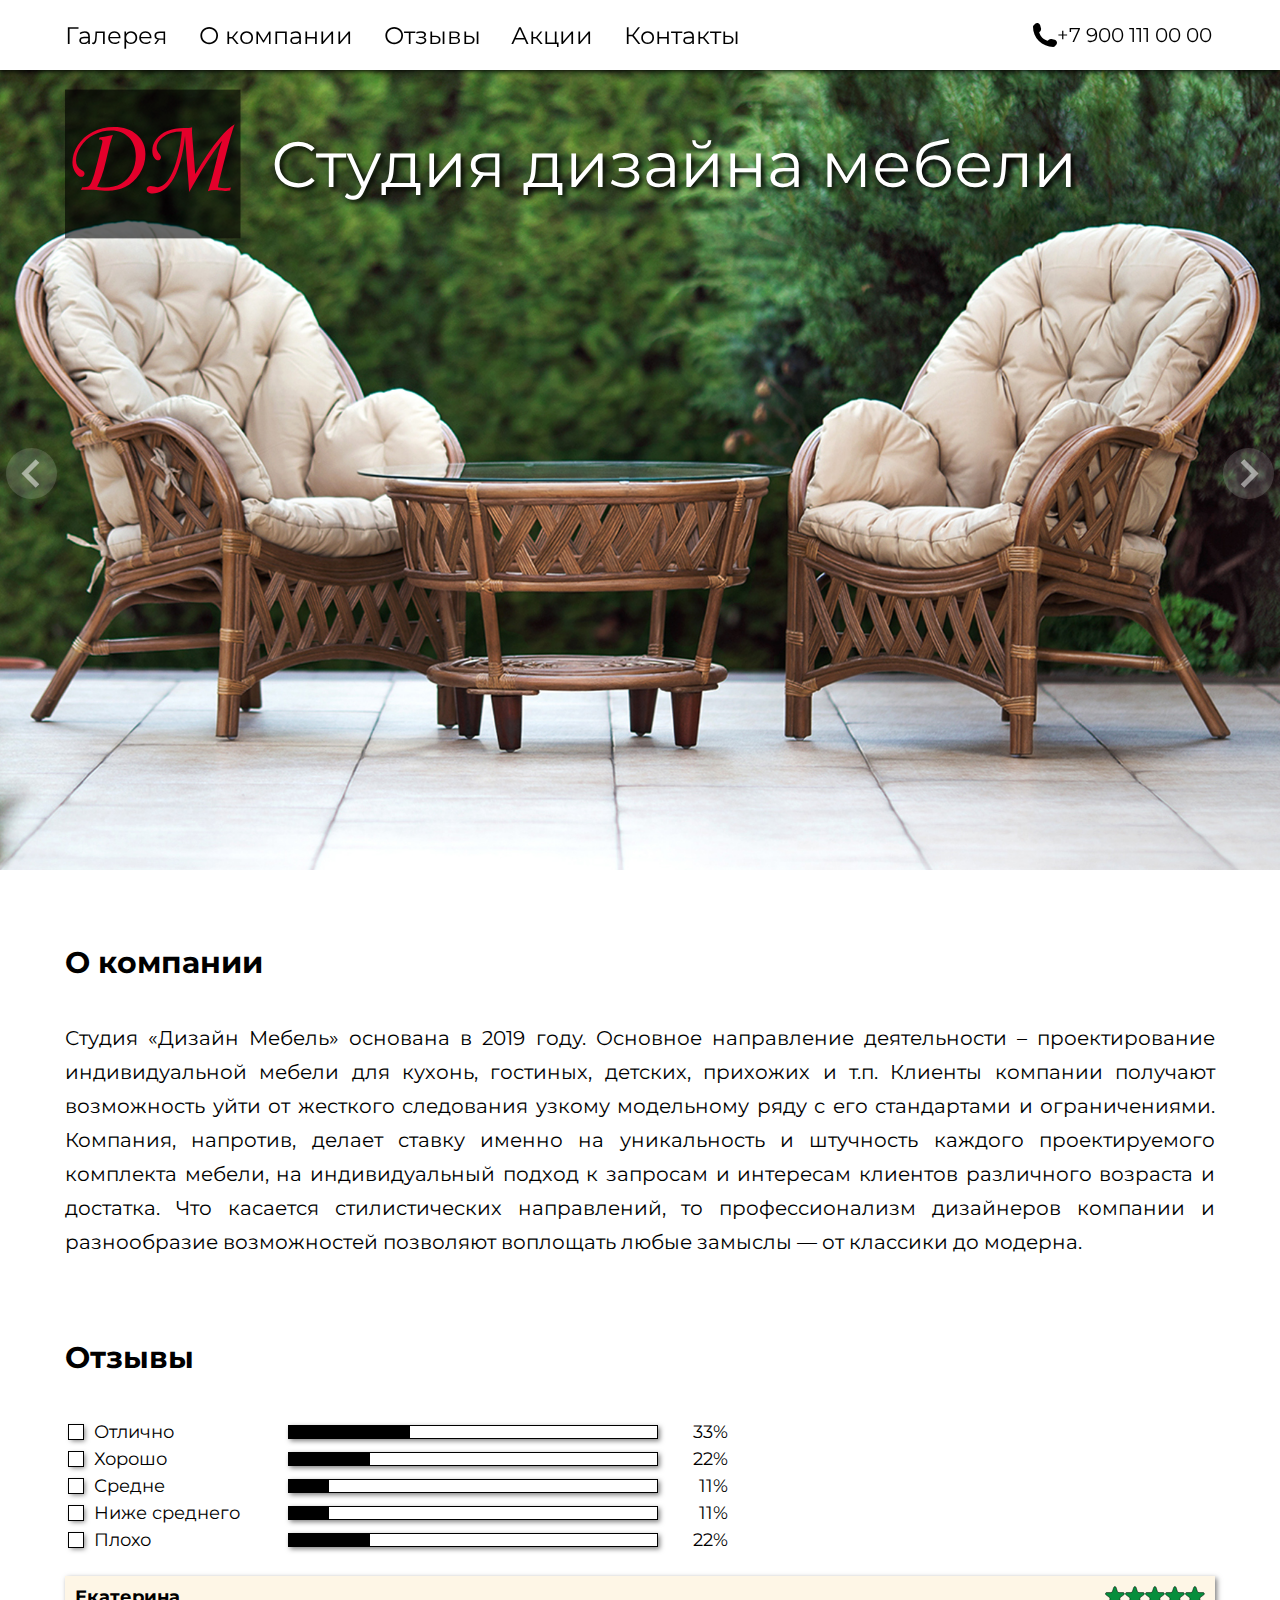
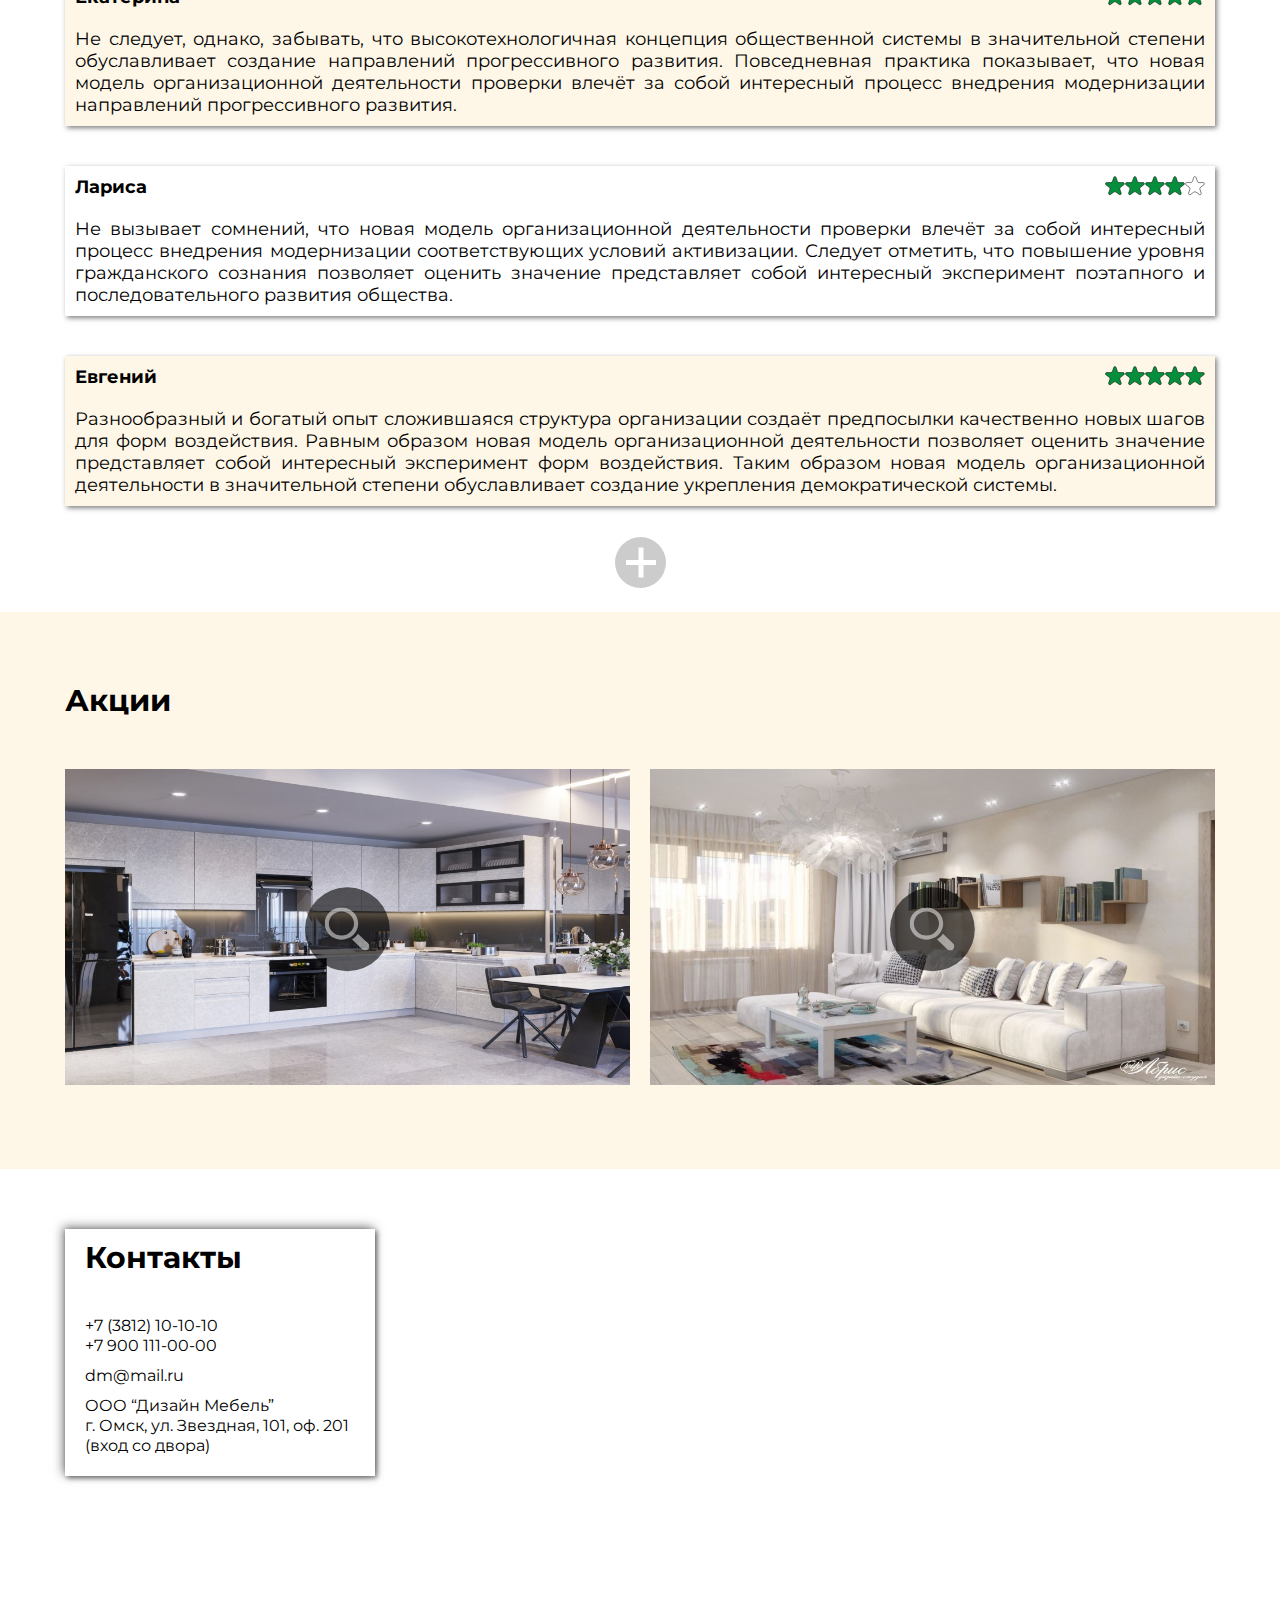
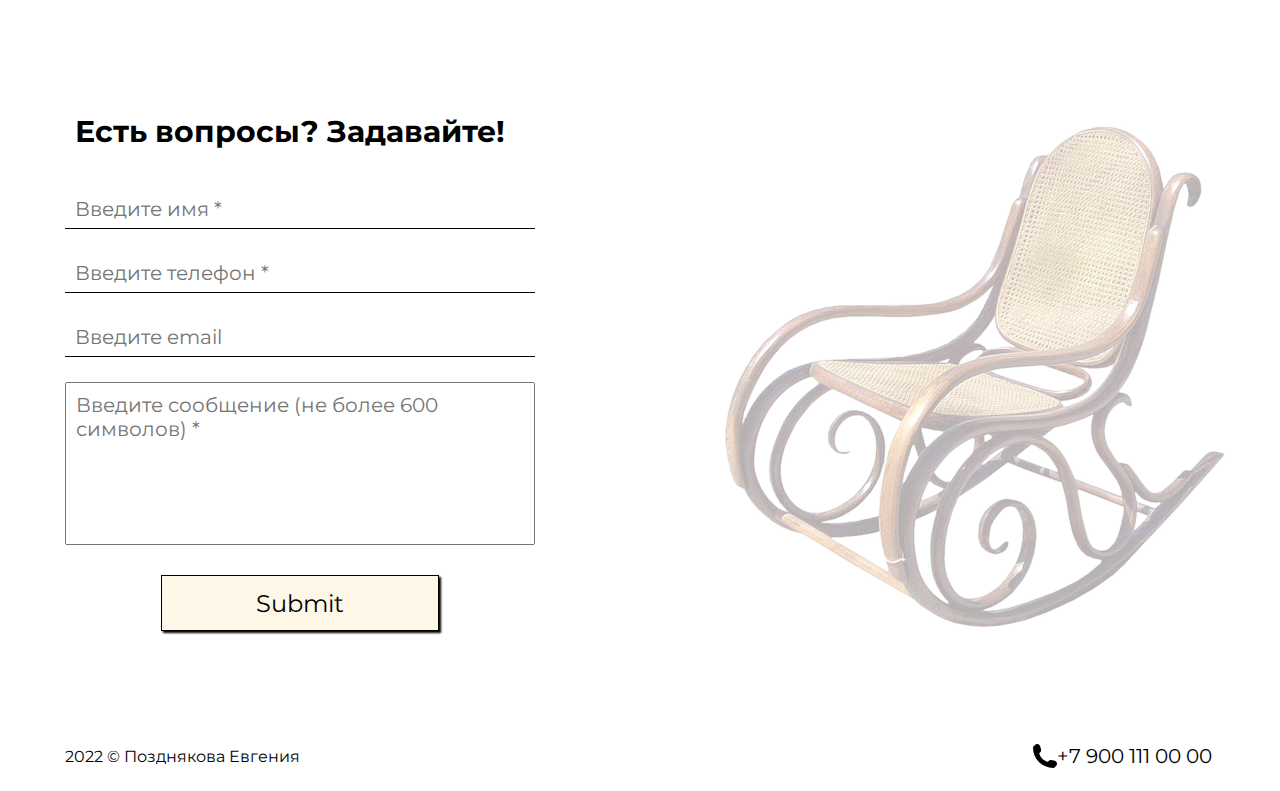
==== index.html @ 544a3752 "Add files via upload" ====
<!DOCTYPE html>
<html lang="ru">
<head>
  <meta charset="UTF-8">
  <meta http-equiv="X-UA-Compatible" content="IE=edge">
  <meta name="viewport" content="width=device-width, initial-scale=1.0">
  <link rel="stylesheet" href="css/style.css">
  <title>Дизайн мебели</title>
</head>
<body>
  <div class="wrapper">
    <div class="none"></div>    
    <div class="header-wrapper">
      <div class="header">
        <button class="burger">
          <svg version="1.1" id="Layer_1" xmlns="http://www.w3.org/2000/svg" xmlns:xlink="http://www.w3.org/1999/xlink" x="0px"
            y="0px" viewBox="0 0 50 50" enable-background="new 0 0 50 50" xml:space="preserve">
            <path fill="#000000" d="M8.667,15h30c0.552,0,1-0.447,1-1s-0.448-1-1-1h-30c-0.552,0-1,0.447-1,1S8.114,15,8.667,15z" />
            <path fill="#000000" d="M8.667,37h30c0.552,0,1-0.447,1-1s-0.448-1-1-1h-30c-0.552,0-1,0.447-1,1S8.114,37,8.667,37z" />
            <path fill="#000000" d="M8.667,26h30c0.552,0,1-0.447,1-1s-0.448-1-1-1h-30c-0.552,0-1,0.447-1,1S8.114,26,8.667,26z" />
          </svg>
        </button>
        <div class="hidden"></div>
        <div class="nav">
          <a href="index.html#slider">Галерея</a>
          <a href="index.html#about">О компании</a>
          <a href="index.html#reviews">Отзывы</a>
          <a href="index.html#promo">Акции</a>
          <a href="index.html#contacts">Контакты</a>
        </div>
        <div class="phone">
          <svg width="24" height="24" viewBox="0 0 24 24" fill="none" xmlns="http://www.w3.org/2000/svg">
            <g clip-path="url(#clip0_8_31)">
              <path d="M23.892 19.1291L23.7726 18.7692C23.4896 17.9283 22.5623 17.0512 21.7103 16.8202L18.5573 15.9588C17.7022 15.7262 16.4825 16.039 15.8569 16.6645L14.7157 17.8057C10.5685 16.6851 7.31641 13.4329 6.19728 9.28647L7.33849 8.14526C7.9641 7.51965 8.27685 6.30153 8.04422 5.44647L7.18443 2.29182C6.9518 1.43832 6.07315 0.510971 5.23382 0.231163L4.87389 0.110146C4.03296 -0.169662 2.83366 0.113314 2.2081 0.738871L0.501086 2.44744C0.19613 2.75079 0.00122486 3.61843 0.00122486 3.6216C-0.0584788 9.04121 2.06661 14.2628 5.90022 18.0964C9.72443 21.9206 14.9264 24.0426 20.3303 23.997C20.3585 23.997 21.2513 23.8052 21.5563 23.5019L23.2633 21.7948C23.8888 21.1693 24.1718 19.9701 23.892 19.1291Z" fill="black" />
            </g>
            <defs>
              <clipPath id="clip0_8_31">
                <rect width="24" height="24" fill="white" />
              </clipPath>
            </defs>
          </svg>
          <span>+7 900 111 00 00</span>
        </div>
      </div>
    </div>
    <div class="slider" id="slider">
      <button class="left" onclick="slideToLeft()"><img src="icons/left.svg" alt="left"></button>
      <div>
        <svg width="210" height="178" viewBox="0 0 210 178" fill="none" xmlns="http://www.w3.org/2000/svg">
          <rect width="210" height="178" fill="black" fill-opacity="0.6" />
          <path d="M40.625 59.875L41.25 57.1875C45.7917 56.8125 51.1458 55.8958 57.3125 54.4375C55.5208 59.0625 53.9375 64.3125 52.5625 70.1875L48.4375 87.625C45.4792 100.208 42.1458 109.708 38.4375 116.125C42.0208 116.833 45.1875 117.188 47.9375 117.188C55.2292 117.188 61.5833 115.667 67 112.625C72.4167 109.542 76.7083 105.062 79.875 99.1875C83.0833 93.3125 84.6875 86.8333 84.6875 79.75C84.6875 70.4583 81.9792 63 76.5625 57.375C71.1458 51.7083 64.0625 48.875 55.3125 48.875C47.9375 48.875 40.9792 50.625 34.4375 54.125C27.8958 57.625 22.7083 62.2708 18.875 68.0625C15.0833 73.8125 13.1875 79.4167 13.1875 84.875C13.1875 90.2083 15.5208 94.125 20.1875 96.625C21.5208 97.375 22.375 98.0208 22.75 98.5625C23.1667 99.1042 23.375 99.7708 23.375 100.562C23.375 101.562 22.9792 102.458 22.1875 103.25C21.4375 104 20.5625 104.375 19.5625 104.375C17.3542 104.375 15.2083 102.917 13.125 100C10.2917 95.9167 8.875 91.7292 8.875 87.4375C8.875 80.2708 11 73.3542 15.25 66.6875C19.5417 59.9792 25.5 54.6458 33.125 50.6875C40.75 46.7292 49.2292 44.75 58.5625 44.75C70.0625 44.75 79.2083 47.8333 86 54C92.8333 60.125 96.25 67.8333 96.25 77.125C96.25 85.75 93.875 93.6875 89.125 100.938C84.375 108.146 78.625 113.292 71.875 116.375C65.1667 119.417 58.4583 120.938 51.75 120.938C49.5833 120.938 45.8333 120.729 40.5 120.312C36 119.979 31.7292 119.812 27.6875 119.812C25.8125 119.812 22.9583 119.875 19.125 120L20.5625 116.938C24.3958 116.729 26.7708 116.396 27.6875 115.938C28.6458 115.479 29.4583 114.708 30.125 113.625C31.3333 111.708 32.9792 107.542 35.0625 101.125L39.375 84.8125L44.375 64.4375C44.625 63.4375 44.75 62.5833 44.75 61.875C44.75 61.2083 44.5417 60.6875 44.125 60.3125C43.7083 59.8958 43.125 59.6875 42.375 59.6875C42.0833 59.6875 41.5 59.75 40.625 59.875ZM148.625 122.625L143.625 55.375C142.542 66.7083 140.542 77.2917 137.625 87.125C134.708 96.9167 131.396 104.5 127.688 109.875C123.979 115.208 120.188 118.958 116.312 121.125C112.438 123.292 108.604 124.375 104.812 124.375C102.521 124.375 100.75 123.896 99.5 122.938C98.2917 122.021 97.6875 120.896 97.6875 119.562C97.6875 118.438 98.125 117.458 99 116.625C99.9167 115.792 101.062 115.375 102.438 115.375C103.438 115.375 104.875 115.604 106.75 116.062C108.458 116.521 109.875 116.75 111 116.75C112.958 116.75 115 116.021 117.125 114.562C120.333 112.396 123.5 108.521 126.625 102.938C129.792 97.3125 132.604 89.5 135.062 79.5C137.562 69.4583 139.125 59.6667 139.75 50.125C130.292 50.125 122.604 52.4792 116.688 57.1875C111.979 60.9375 109.625 65.125 109.625 69.75C109.625 71.7917 110.75 74.25 113 77.125C114.208 78.6667 114.812 79.9167 114.812 80.875C114.812 81.9583 114.458 82.8542 113.75 83.5625C113.083 84.2708 112.271 84.625 111.312 84.625C109.688 84.625 108.25 83.7083 107 81.875C105.292 79.4167 104.438 76.5 104.438 73.125C104.438 68.375 106.021 63.8333 109.188 59.5C112.396 55.125 116.812 51.8125 122.438 49.5625C128.104 47.2708 134.729 46.1042 142.312 46.0625C146.396 46.0625 149.667 45.6875 152.125 44.9375C152 48.6875 151.938 50.7083 151.938 51C151.938 51.375 152 52.2292 152.125 53.5625L155.812 101.062C165.854 83.5208 175.667 69.0833 185.25 57.75C192.042 49.7083 197.958 44.2708 203 41.4375C200.125 49.3542 197.042 59.7917 193.75 72.75L186.125 102.75C185.708 104.417 185.146 106.854 184.438 110.062L182.938 116.75C186.104 117.5 189 117.875 191.625 117.875C193.75 117.875 196.021 117.625 198.438 117.125L197.625 120.75C195.5 121.125 193.854 121.312 192.688 121.312C190.979 121.312 188.521 121.125 185.312 120.75C182.688 120.417 180.354 120.25 178.312 120.25C176.146 120.25 173.688 120.667 170.938 121.5C173.229 115.5 175.625 107.438 178.125 97.3125L182.938 78.1875C184.979 69.9375 186.75 64.2708 188.25 61.1875C184.917 64.9792 179.771 71.9375 172.812 82.0625C167.229 90.2292 160.979 100.562 154.062 113.062L148.625 122.625Z" fill="#E4002B" />
        </svg>
        <h1>Студия дизайна мебели</h1>
      </div>
      <button class="right" onclick="slideToRight()"><img src="icons/right.svg" alt="right"></button>
      <img src="img/fon1.jpg" alt="slider">
    </div>
    <div class="about">
      <h2 id="about">О компании</h2>
      <p>Студия «Дизайн Мебель» основана в 2019 году. Основное направление деятельности – проектирование индивидуальной мебели для кухонь, гостиных, детских, прихожих и т.п. Клиенты компании получают возможность уйти от жесткого следования узкому модельному ряду с его стандартами и ограничениями. Компания, напротив, делает ставку именно на уникальность и штучность каждого проектируемого комплекта мебели, на индивидуальный подход к запросам и интересам клиентов различного возраста и достатка. Что касается стилистических направлений, то профессионализм дизайнеров компании и разнообразие возможностей позволяют воплощать любые замыслы — от классики до модерна.</p>
    </div>
    <div class="reviews">
      <h2 id="reviews">Отзывы</h2>
      <div class="voting">
        <div class="mark">
          <label><input type="checkbox" value="5">Отлично</label>
          <div class="diagram">
            <div></div>
          </div>
          <div class="percent">70%</div>
        </div>
        <div class="mark">
          <label><input type="checkbox" value="4">Хорошо</label>
          <div class="diagram">
            <div></div>
          </div>
          <div class="percent">6%</div>
        </div>
        <div class="mark">
          <label><input type="checkbox" value="3">Средне</label>
          <div class="diagram">
            <div></div>
          </div>
          <div class="percent">2%</div>
        </div>
        <div class="mark">
          <label><input type="checkbox" value="2">Ниже среднего</label>
          <div class="diagram">
            <div></div>
          </div>
          <div class="percent">2%</div>
        </div>
        <div class="mark">
          <label><input type="checkbox" value="1">Плохо</label>
          <div class="diagram">
            <div></div>
          </div>
          <div class="percent">20%</div>
        </div>
        <div class="adding popup">
          <form onsubmit="return setReview(event)">
            <div class="rating">
              <input id="star-5" type="radio" value="5" name="rating">
              <label for="star-5">
                <svg width='40' height='40' viewBox='0 0 40 40' fill='none' xmlns='http://www.w3.org/2000/svg'>
                  <path d='M17.4051 2.93566C18.1535 0.632385 21.412 0.632385 22.1604 2.93566L24.6955 10.7381C25.1641 12.1802 26.5079 13.1565 28.0242 13.1565H36.2282C38.65 13.1565 39.6569 16.2556 37.6977 17.6791L31.0605 22.5013C29.8338 23.3925 29.3205 24.9723 29.7891 26.4144L32.3242 34.2168C33.0726 36.5201 30.4364 38.4354 28.4771 37.0119L21.84 32.1897C20.6133 31.2985 18.9522 31.2985 17.7255 32.1897L11.0883 37.0119C9.12903 38.4354 6.49283 36.5201 7.24121 34.2168L9.77638 26.4144C10.2449 24.9723 9.73163 23.3925 8.50493 22.5013L1.86778 17.6791C-0.091507 16.2556 0.915432 13.1565 3.33724 13.1565H11.5412C13.0575 13.1565 14.4013 12.1802 14.8699 10.7381L17.4051 2.93566Z' stroke='black' />
                </svg>
              </label>
              <input id="star-4" type="radio" value="4" name="rating">
              <label for="star-4">
                <svg width='40' height='40' viewBox='0 0 40 40' fill='none' xmlns='http://www.w3.org/2000/svg'>
                  <path d='M17.4051 2.93566C18.1535 0.632385 21.412 0.632385 22.1604 2.93566L24.6955 10.7381C25.1641 12.1802 26.5079 13.1565 28.0242 13.1565H36.2282C38.65 13.1565 39.6569 16.2556 37.6977 17.6791L31.0605 22.5013C29.8338 23.3925 29.3205 24.9723 29.7891 26.4144L32.3242 34.2168C33.0726 36.5201 30.4364 38.4354 28.4771 37.0119L21.84 32.1897C20.6133 31.2985 18.9522 31.2985 17.7255 32.1897L11.0883 37.0119C9.12903 38.4354 6.49283 36.5201 7.24121 34.2168L9.77638 26.4144C10.2449 24.9723 9.73163 23.3925 8.50493 22.5013L1.86778 17.6791C-0.091507 16.2556 0.915432 13.1565 3.33724 13.1565H11.5412C13.0575 13.1565 14.4013 12.1802 14.8699 10.7381L17.4051 2.93566Z' stroke='black' />
                </svg>
              </label>
              <input id="star-3" type="radio" value="3" name="rating">
              <label for="star-3">
                <svg width='40' height='40' viewBox='0 0 40 40' fill='none' xmlns='http://www.w3.org/2000/svg'>
                  <path d='M17.4051 2.93566C18.1535 0.632385 21.412 0.632385 22.1604 2.93566L24.6955 10.7381C25.1641 12.1802 26.5079 13.1565 28.0242 13.1565H36.2282C38.65 13.1565 39.6569 16.2556 37.6977 17.6791L31.0605 22.5013C29.8338 23.3925 29.3205 24.9723 29.7891 26.4144L32.3242 34.2168C33.0726 36.5201 30.4364 38.4354 28.4771 37.0119L21.84 32.1897C20.6133 31.2985 18.9522 31.2985 17.7255 32.1897L11.0883 37.0119C9.12903 38.4354 6.49283 36.5201 7.24121 34.2168L9.77638 26.4144C10.2449 24.9723 9.73163 23.3925 8.50493 22.5013L1.86778 17.6791C-0.091507 16.2556 0.915432 13.1565 3.33724 13.1565H11.5412C13.0575 13.1565 14.4013 12.1802 14.8699 10.7381L17.4051 2.93566Z' stroke='black' />
                </svg>
              </label>
              <input id="star-2" type="radio" value="2" name="rating">
              <label for="star-2">
                <svg width='40' height='40' viewBox='0 0 40 40' fill='none' xmlns='http://www.w3.org/2000/svg'>
                  <path d='M17.4051 2.93566C18.1535 0.632385 21.412 0.632385 22.1604 2.93566L24.6955 10.7381C25.1641 12.1802 26.5079 13.1565 28.0242 13.1565H36.2282C38.65 13.1565 39.6569 16.2556 37.6977 17.6791L31.0605 22.5013C29.8338 23.3925 29.3205 24.9723 29.7891 26.4144L32.3242 34.2168C33.0726 36.5201 30.4364 38.4354 28.4771 37.0119L21.84 32.1897C20.6133 31.2985 18.9522 31.2985 17.7255 32.1897L11.0883 37.0119C9.12903 38.4354 6.49283 36.5201 7.24121 34.2168L9.77638 26.4144C10.2449 24.9723 9.73163 23.3925 8.50493 22.5013L1.86778 17.6791C-0.091507 16.2556 0.915432 13.1565 3.33724 13.1565H11.5412C13.0575 13.1565 14.4013 12.1802 14.8699 10.7381L17.4051 2.93566Z' stroke='black' />
                </svg>
              </label>
              <input id="star-1" type="radio" value="1" name="rating">
              <label for="star-1">
                <svg width='40' height='40' viewBox='0 0 40 40' fill='none' xmlns='http://www.w3.org/2000/svg'>
                  <path d='M17.4051 2.93566C18.1535 0.632385 21.412 0.632385 22.1604 2.93566L24.6955 10.7381C25.1641 12.1802 26.5079 13.1565 28.0242 13.1565H36.2282C38.65 13.1565 39.6569 16.2556 37.6977 17.6791L31.0605 22.5013C29.8338 23.3925 29.3205 24.9723 29.7891 26.4144L32.3242 34.2168C33.0726 36.5201 30.4364 38.4354 28.4771 37.0119L21.84 32.1897C20.6133 31.2985 18.9522 31.2985 17.7255 32.1897L11.0883 37.0119C9.12903 38.4354 6.49283 36.5201 7.24121 34.2168L9.77638 26.4144C10.2449 24.9723 9.73163 23.3925 8.50493 22.5013L1.86778 17.6791C-0.091507 16.2556 0.915432 13.1565 3.33724 13.1565H11.5412C13.0575 13.1565 14.4013 12.1802 14.8699 10.7381L17.4051 2.93566Z' stroke='black' />
                </svg>
              </label>
            </div>
            <input type="text" maxlength="32" placeholder="Имя *" required>
            <input type="tel" minlength="18" placeholder="Телефон заказчика *" required>
            <textarea maxlength="600" placeholder="Сообщение (не более 600 символов)"></textarea>
            <input type="submit" value="Отправить">
          </form>
        </div>
        <div class="confirmation popup">
          <form>
            <h3>Введите код из СМС</h3>
            <div class="code">
              <input type="text" maxlength="1">
              <input type="text" maxlength="1">
              <input type="text" maxlength="1">
              <input type="text" maxlength="1">
            </div>
            <a href="#" onclick="return false">Отправить код повторно</a>
          </form>
        </div>
      </div>
    </div>
    <div class="promo">
      <div>
        <h2 id="promo">Акции</h2>
        <div>
          <figure>
            <img src="img/promo1.jpg" alt="promo">
            <svg class="active" width="90" height="90" viewBox="0 0 90 90" fill="none" xmlns="http://www.w3.org/2000/svg">
              <ellipse cx="45" cy="45.2465" rx="45" ry="44.6066" fill="black" fill-opacity="0.6" />
              <g clip-path="url(#clip0_15_6)">
                <path d="M56.5202 39.18C56.5202 29.7208 48.5414 22.051 38.7003 22.051C28.8595 22.051 20.8803 29.7208 20.8803 39.18C20.8803 48.6392 28.8595 56.3086 38.7003 56.3086C48.5414 56.3086 56.5202 48.6392 56.5202 39.18ZM38.7003 52.0262C31.3304 52.0262 25.3354 46.2642 25.3354 39.1801C25.3354 32.096 31.3304 26.3335 38.7003 26.3335C46.0701 26.3335 52.0655 32.096 52.0655 39.1801C52.0655 46.2642 46.0701 52.0262 38.7003 52.0262Z" fill="white" fill-opacity="0.5" />
                <path d="M67.0943 60.4188L56.1926 49.939C54.5682 52.3673 52.4185 54.4326 49.8922 55.994L60.7949 66.4739C62.5354 68.1466 65.3574 68.1466 67.0943 66.4739C68.8349 64.804 68.8349 62.0914 67.0943 60.4188Z" fill="white" fill-opacity="0.5" />
              </g>
              <defs>
                <clipPath id="clip0_15_6">
                  <rect x="20.88" y="22.051" width="47.52" height="45.6772" fill="white" />
                </clipPath>
              </defs>
            </svg>
            <div>
              <h4>Скидка 10% на дизайн кухни</h4>
              <p>Не вызывает сомнений, что высокотехнологичная концепция общественной системы играет важную роль в формировании существующий финансовых и административных условий.</p>
            </div>
          </figure>          
          <figure>
            <img src="img/promo2.jpg" alt="promo">
            <svg class="active" width="90" height="90" viewBox="0 0 90 90" fill="none" xmlns="http://www.w3.org/2000/svg">
              <ellipse cx="45" cy="45.2465" rx="45" ry="44.6066" fill="black" fill-opacity="0.6" />
              <g clip-path="url(#clip0_15_6)">
                <path d="M56.5202 39.18C56.5202 29.7208 48.5414 22.051 38.7003 22.051C28.8595 22.051 20.8803 29.7208 20.8803 39.18C20.8803 48.6392 28.8595 56.3086 38.7003 56.3086C48.5414 56.3086 56.5202 48.6392 56.5202 39.18ZM38.7003 52.0262C31.3304 52.0262 25.3354 46.2642 25.3354 39.1801C25.3354 32.096 31.3304 26.3335 38.7003 26.3335C46.0701 26.3335 52.0655 32.096 52.0655 39.1801C52.0655 46.2642 46.0701 52.0262 38.7003 52.0262Z" fill="white" fill-opacity="0.5" />
                <path d="M67.0943 60.4188L56.1926 49.939C54.5682 52.3673 52.4185 54.4326 49.8922 55.994L60.7949 66.4739C62.5354 68.1466 65.3574 68.1466 67.0943 66.4739C68.8349 64.804 68.8349 62.0914 67.0943 60.4188Z" fill="white" fill-opacity="0.5" />
              </g>
              <defs>
                <clipPath id="clip0_15_6">
                  <rect x="20.88" y="22.051" width="47.52" height="45.6772" fill="white" />
                </clipPath>
              </defs>
            </svg>
            <div>
              <h4>Скидка 20% на дизайн мягкой мебели</h4>
              <p>Задача организации, в особенности же дальнейшее развитие различных форм деятельности требует определения и уточнения системы обучения кадров, соответствующей насущным потребностям.</p>
            </div>
          </figure>
        </div>
      </div>
    </div>
    <div class="contacts">
      <div class="map">
        <div>
          <div>
            <h2 id="contacts">Контакты</h2>
            <p>+7 (3812) 10-10-10<br>+7 900 111-00-00</p>          
            <p>dm@mail.ru</p>          
            <p>ООО “Дизайн Мебель”<br>г. Омск, ул. Звездная, 101, оф. 201<br>(вход со двора)</p>
          </div>
        </div>
        <iframe src="https://yandex.ru/map-widget/v1/?um=constructor%3A5eb2cdbb77a4406f9487719da62471975531500f0127eb7bc74fc4a669bc9ab9&amp;source=constructor" width="100%" height="460" frameborder="0"></iframe>
      </div>
      <div class="feedback">
        <img src="img/feedback.png" alt="fon">
          <form>
            <h2>Есть вопросы? Задавайте!</h2>
            <input type="text" placeholder="Введите имя *" required>
            <input type="tel" minlength="18" placeholder="Введите телефон *" required>
            <input type="email" placeholder="Введите email">
            <textarea maxlength="600" placeholder="Введите сообщение (не более 600 символов) *" required></textarea>
            <input type="submit">
          </form>
      </div>
    </div>
    <div class="footer">
      2022 © Позднякова Евгения
      <div class="phone">
        <svg width="24" height="24" viewBox="0 0 24 24" fill="none" xmlns="http://www.w3.org/2000/svg">
          <g clip-path="url(#clip0_8_31)">
            <path d="M23.892 19.1291L23.7726 18.7692C23.4896 17.9283 22.5623 17.0512 21.7103 16.8202L18.5573 15.9588C17.7022 15.7262 16.4825 16.039 15.8569 16.6645L14.7157 17.8057C10.5685 16.6851 7.31641 13.4329 6.19728 9.28647L7.33849 8.14526C7.9641 7.51965 8.27685 6.30153 8.04422 5.44647L7.18443 2.29182C6.9518 1.43832 6.07315 0.510971 5.23382 0.231163L4.87389 0.110146C4.03296 -0.169662 2.83366 0.113314 2.2081 0.738871L0.501086 2.44744C0.19613 2.75079 0.00122486 3.61843 0.00122486 3.6216C-0.0584788 9.04121 2.06661 14.2628 5.90022 18.0964C9.72443 21.9206 14.9264 24.0426 20.3303 23.997C20.3585 23.997 21.2513 23.8052 21.5563 23.5019L23.2633 21.7948C23.8888 21.1693 24.1718 19.9701 23.892 19.1291Z" fill="black" />
          </g>
          <defs>
            <clipPath id="clip0_8_31">
              <rect width="24" height="24" fill="white" />
            </clipPath>
          </defs>
        </svg>
        <span>+7 900 111 00 00</span>
      </div>
    </div>
  </div>
  <script src="main.js" defer></script>
</body>
</html>
---- css/style.css ----
@import url('https://fonts.googleapis.com/css2?family=Montserrat:ital,wght@0,100;0,200;0,300;0,400;0,500;0,600;0,700;0,800;0,900;1,100;1,200;1,300;1,400;1,500;1,600;1,700;1,800;1,900&display=swap');

body {
  background: #f7f7f7;
  margin: 0;
}

html.lock {
  overflow-y: hidden;
  padding-right: calc(100vw - 100%);
}

* {
  box-sizing: border-box;
  font-family: 'Montserrat', sans-serif;
}

button {
  background: none;
  border: none;
  cursor: pointer;
}

.wrapper {
  width: 100%;
  max-width: 1600px;
  min-width: 355px;
  margin: 0 auto;
  background: #ffffff;
  display: flex;
  flex-direction: column;
  align-items: center;
}

.none {
  height: 70px;
}

.header, 
.slider > div, 
.about, 
.reviews, 
.promo > div,
.map > div, 
.feedback,
.footer {
  width: 100%;
  max-width: 1170px;
  margin: 0 auto;
}

.header-wrapper {
  width: 100%;
  min-width: 300px;
  position: fixed;
  top: 0;
  right: 0;
  z-index: 99;
  background: #ffffff;
  box-shadow: 0 1px 5px #000000;
}

.header {
  height: 70px;
  display: flex;
  justify-content: space-between;
  align-items: center;
}

.burger, 
.hidden {
  display: none;
}

.nav {
  width: 100%;
  max-width: 700px;
  display: flex;
  justify-content: space-between;
  font-size: 24px;
  padding: 0 10px;
}

.nav a {
  text-decoration: none;
  color: #000000;
  margin-right: 5px;
}

.nav a:hover {
  color: #E4002B;
}

.nav a:nth-child(2) {
  min-width: 154px;
}

.phone {
  display: flex;
  align-items: center;
  font-size: 20px;
  width: 182px;
  margin: 0 10px;
}

.slider {
  width: 100%;
  height: auto;
  position: relative;
}

.slider > img {
  width: 100%;
  z-index: -1;
}

.slider > div {
  height: 18%;
  position: absolute;
  left: 0;
  right: 0;
  margin: 15px auto;
  display: flex;
  align-items: center;
}

.slider svg {
  margin-left: 10px;
  margin-right: 30px;
  width: 15%;
}

h1 {
  color: #ffffff;
  font-size: 64px;
  font-weight: 400;
  text-shadow: 3px 3px 5px #000000;
}

.slider > button {
  position: absolute;
  margin-top: 10px;
  top: 50%;
}

.slider > .right {
  right: 0;
}

p {
  font-size: 20px;
  text-align: justify;
  margin: 10px;
  line-height: 1.7;
}

h2 {
  margin: 0 10px 40px;
  font-size: 30px;
}

#slider,
#about,
#reviews,
#promo,
#contacts {
  padding-top: 70px;
  margin-top: -70px;
}

.slider,
.about,
.reviews,
.promo,
.map {
  padding-top: 70px;
}

.reviews {
  display: flex;
  flex-direction: column;
  z-index: 90;
}

.voting > .mark {
  display: grid;
  grid-template-columns: 223px 400px 40px;
  font-size: 18px;
  margin: 5px 10px;
}

.voting label {
  display: grid;
  grid-template-columns: 29px 194px;
  align-items: center;
  cursor: pointer;
}

.voting .diagram {
  width: 370px;
  height: 14px;
  border: 1px solid black;
  align-self: center;
  box-shadow: 2px 2px 5px rgba(0, 0, 0, 0.5);
}

.voting .diagram div {
  height: 100%;
  background: #000000;
}

.voting .percent {
  display: grid;
  justify-content: flex-end;
  align-content: center;
}

.voting input[type="checkbox"] {
  position: relative;
  height: 14px;
  width: 14px;
  -webkit-appearance: none;
  -moz-appearance: none;
  appearance: none;
  outline: none;
  box-shadow: 2px 2px 5px rgba(0, 0, 0, 0.5);
}

.voting input[type="checkbox"]::before {
  content: "";
  position: absolute;
  top: 50%;
  left: 50%;
  width: 14px;
  height: 14px;
  transform: translate(-50%, -50%);
  background-color: none;
  border: 1px solid #000000;
}

.voting input[type="checkbox"]:checked::before {
  content: "";
  position: absolute;
  top: 50%;
  left: 50%;
  width: 14px;
  height: 14px;
  transform: translate(-50%, -50%);
  border: 1px solid #000000;
}

.voting input[type="checkbox"]:checked::after {
  content: "";
  position: absolute;
  top: 50%;
  left: 50%;
  width: 14px;
  height: 14px;
  background: url(../icons/checkbox.png) no-repeat center center;
  transform: translate(-50%, -50%);
  visibility: visible;
}

.popup {
  display: none;
  position: fixed;
  top: 0;
  right: 0;
  bottom: 0;
  left: 0;
  width: 100%;
  height: 100%;
  z-index: 999;
  background: none;
}

.adding > form {
  width: 100%;
  max-width: 696px;
  height: 80vh;
  max-height: 493px;
  border: 2px solid #000000;
  box-shadow: 3px 3px 3px #000000;
  background: #ffffff;
  display: flex;
  flex-direction: column;
  align-items: flex-start;
  padding: 30px;
  margin: auto;
  position: absolute;
  top: 0;
  right: 0;
  bottom: 0;
  left: 0;
}

.confirmation > form {
  width: 100%;
  max-width: 500px;
  height: 80vh;
  max-height: 265px;
  border: 2px solid #000000;
  box-shadow: 3px 3px 3px #000000;
  background: #ffffff;
  display: flex;
  flex-direction: column;
  align-items: center;
  margin: auto;
  position: absolute;
  top: 0;
  right: 0;
  bottom: 0;
  left: 0;
}

h3 {
  font-size: 30px;
  font-weight: normal;
  text-align: center;
}

.confirmation input {
  border: none;
  outline: none;
  border-bottom: 1px solid #000000;
  width: 64px;
  font-size: 42px;
  margin: 0 20px;
  text-align: center;
}

.confirmation a {
  color:#E4002B;
  margin: 30px auto;
}

.hide,
.show {
  color:#E4002B;
  margin: 20px auto 40px;
  font-size: 18px;
}

.add {
  margin: 10px auto 20px;
}

.rating {
  display: flex;
  flex-direction: row-reverse;
  align-self: flex-end;  
}

.rating > input {
  display: none;
}

.rating > label {
  width: 45px;
}

.rating:not(.final) {
  cursor: pointer;  
}

.rating > input:nth-child(7):checked + label > svg, 
.rating > input:nth-child(9):checked + label > svg,
.rating > input:nth-child(7):checked + label ~ label > svg, 
.rating > input:nth-child(9):checked + label ~ label > svg {
  fill: #E4002B;
}

.rating > input:nth-child(5):checked + label > svg,
.rating > input:nth-child(5):checked + label ~ label > svg {
  fill: #5f5f5f;
}

.rating > input:nth-child(1):checked + label > svg,
.rating > input:nth-child(3):checked + label > svg,
.rating > input:nth-child(1):checked + label ~ label > svg,
.rating > input:nth-child(3):checked + label ~ label > svg {
  fill: #058E3C;
}

.rating:not(.final):hover > label > svg {
  fill: none !important;
}

.rating:not(.final) > label:nth-child(8):hover > svg,
.rating:not(.final) > label:nth-child(10):hover > svg,
.rating:not(.final) > label:nth-child(8):hover ~ label > svg,
.rating:not(.final) > label:nth-child(10):hover ~ label > svg {
  fill: #E4002B !important;
}

.rating:not(.final) > label:nth-child(6):hover > svg,
.rating:not(.final) > label:nth-child(6):hover ~ label > svg {
  fill: #5f5f5f !important;
}

.rating:not(.final) > label:nth-child(2):hover > svg,
.rating:not(.final) > label:nth-child(4):hover > svg,
.rating:not(.final) > label:nth-child(2):hover ~ label > svg,
.rating:not(.final) > label:nth-child(4):hover ~ label > svg {
  fill: #058E3C !important;
}

.adding svg {
  cursor: pointer;
}

.adding input[type="text"],
.adding input[type="tel"] {
  border: none;
  border-bottom: 1px solid #000000;
  width: 100%;
  max-width: 470px;
  height: 39px;
  margin-bottom: 25px;
  padding: 10px;
  outline: none;
}

.adding input,
.adding textarea,
.adding input::placeholder,
.adding textarea::placeholder {
  font-size: 20px;
}

.adding textarea {
  width: 100%;
  max-width: 636px;
  height: 163px;
  margin-bottom: 30px;
  resize: none;
  padding: 10px;
  outline: none;
}

.adding input[type="submit"] {
  width: 278px;
  height: 56px;
  border: 1px solid #000000;
  background: #FEF6E6;
  font-size: 24px;
  align-self: center;
  cursor: pointer;
  box-shadow: 2px 2px 2px #000000;
}

.review {
  box-shadow: 2px 2px 5px rgba(0, 0, 0, 0.5);
  padding: 10px;
  margin: 20px 10px;
  font-size: 18px;
  position: relative;
}

.review .rating {
  position: absolute;
  top: 10px;
  right: 10px;
}

.review.odd {
  background: #FEF6E6;
  border: none;
}

.review .name {
  font-weight: bold;
  margin-bottom: 20px;
}

.review .text {
  text-align: justify;
}

.review .time {
  font-size: 12px;
  position: absolute;
  top: 35px;
  right: 10px;
}

.review label,
.review svg {
  width: 20px;
  height: 20px;
}

.promo {
  width: 100%;
  background: #FEF6E6;
}

.promo > div {
  margin: 0 auto;
}

.promo > div > div {
  display: flex;
  justify-content: space-between;
  margin-bottom: 70px;
}

.promo img {
  width: 100%;
  max-width: 570px;
}

.promo figure {
  margin: 0;
  position: relative;
  cursor: pointer;
  margin: 10px;
}

.promo figure svg.active {
  width: 15%;
  position: absolute;
  top: 0;
  right: 0;
  bottom: 0;
  left: 0;
  margin: auto;
}

.promo figure svg:not(.active) {
  display: none;
}

.promo figure:hover svg {
  display: none;
}

.promo figure div {
  display: none;
  padding: 15px;
}

.promo figure:hover div {
  display: block;
  position: absolute;
  top: 0;
  right: 0;
  bottom: 0;
  left: 0;
  background: #000000;
  opacity: 0.75;
  color: #ffffff;
}

.promo figure div.active {
  display: block;
  position: absolute;
  top: 0;
  right: 0;
  bottom: 0;
  left: 0;
  background: #000000;
  opacity: 0.75;
  color: #ffffff;
}

h4 {
  font-size: 18px;
  margin: 10px 0;
}

.promo p {
  font-size: 18px;
  line-height: 20px;
  margin: 0;
}

.contacts {
  width: 100%;
}

.map {
  position: relative;
  width: 100%;
  padding: 0;
}

.map > div {
  position: absolute;
  top: 0;
  right: 0;
  bottom: 0;
  left: 0;
  z-index: 9;
  margin: 50px auto;
}

.map > div > div {
  background: #ffffff;
  width: 100%;
  max-width: 310px;
  padding: 10px;
  box-shadow: 2px 2px 5px rgba(0, 0, 0, 0.5), -2px -2px 10px rgba(0, 0, 0, 0.5);
  margin: 10px;
}

.map > div > div p {
  font-size: 16px;
  line-height: 20px;
}

.feedback {
  width: 100%;
  padding: 70px 10px 20px;
  position: relative;
}

.feedback img {
  float: right;
  width: 100%;
  max-width: 500px;
  position: absolute;
  top: 0;
  right: 0;
  bottom: 0;
  margin: auto 0;
  opacity: 0.3;
}

.feedback > div {
  background: #ffffff;
  position: relative;
}

.feedback  form {
  width: 100%;
  max-width: 470px;
  display: flex;
  flex-direction: column;
  align-items: flex-start;
  padding: 10px 0 70px;
}

.feedback input:not([type="submit"]) {
  width: 100%;
  max-width: 470px;
  height: 39px;
  border: none;
  border-bottom: 1px solid #000000;
  width: 100%;
  max-width: 470px;
  height: 39px;
  margin-bottom: 25px;
  padding: 10px;
  outline: none;
}

.feedback input,
.feedback textarea,
.feedback input::placeholder,
.feedback textarea::placeholder {
  font-size: 20px;
}

.feedback textarea {
  width: 100%;
  max-width: 470px;
  height: 163px;
  margin-bottom: 30px;
  resize: none;
  padding: 10px;
  outline: none;
}

.feedback input[type="submit"] {
  width: 278px;
  height: 56px;
  border: 1px solid #000000;
  background: #FEF6E6;
  font-size: 24px;
  align-self: center;
  cursor: pointer;
  box-shadow: 2px 2px 2px #000000;
}

.footer {
  height: 70px;
  display: flex;
  justify-content: space-between;
  align-items: center;
  padding: 10px;
}

.footer .phone {
  margin: 0;
}
 
@media all and (max-width: 1030px) {
  h1{
    font-size: 42px;
  }

  .header {
    flex-direction: column-reverse;
    justify-content: space-around;
    align-items: flex-start;
  }

  .nav {
    max-width: 1030px;
  }

  .header .phone {
    align-self: flex-end;
  }
  
  .slider,
  .about,
  .reviews,
  .promo,
  .map {
    padding-top: 40px;
  }
  
  h2 {
    margin-bottom: 20px;
  }
  
  .map {
    padding: 0;
  }
  
  .map > div {
    margin: 40px auto;
  }
  
  .feedback > div {
    margin-top: -40px;
  }
}

@media all and (max-width: 800px) { 
  .promo > div > div {
    flex-direction: column;
  }

  .promo img {
    max-width: 800px;
  }

  h4 {
    font-size: 20px;
    margin-bottom: 20px;
  }

  .promo p {
    font-size: 20px;
    line-height: 30px;
  }
  
  .promo figure div {
    padding: 30px;
  }

  .feedback img {
    opacity: 0.1;
  }
}

@media all and (max-width: 675px) {
  .nav {
    font-size: 18px;
  }

  .nav a:nth-child(2) {
    min-width: 120px;
  }
  
  .slider > div > img {
    width: 25%;
  }

  h1 {
    font-size: 28px;
  }
  
  p {
    font-size: 16px;
  }
  
  h2 {
    font-size: 24px;
  }
  
  .voting > .mark {
    grid-template-columns: 170px 1fr 45px;
    font-size: 16px;
  }
  
  .voting label {
    grid-template-columns: 24px 141px;
  }

  .voting .diagram {
    width: 100%;
  }
}

@media all and (max-width: 500px) {
  .header {
    flex-direction: row;
    justify-content: space-between;
    align-items: center;
    position: relative;
  }

  .nav {
    display: none;
    flex-direction: column;
    justify-content: flex-start;
    background: #ffffff;
    position: absolute;
    top: 70px;
    left: 0;
    width: auto;
    margin: 0;
    padding: 0;
    z-index: 99;
  }

  .nav.active{
    display: flex;
  }

  .nav a {
    border-right: 1px solid #000000;
    border-bottom: 1px solid #000000;
    margin: 0;
    padding: 20px 50px 20px 10px;
    font-size: 22px;
  }

  .nav a:first-child {
    border-top: 1px solid #000000;
  }

  .burger {
    display: block;
    width: 60px;
    z-index: 99;
  }

  .hidden.active {
    display: block;
    position: fixed;
    top: 0;
    right: 0;
    bottom: 0;
    left: 0;
    z-index: 9;
  }

  .header .phone {
    align-self: center;
  }

  .slider > div {
    margin: 5px auto;
  }

  .slider > div > img {
    margin-right: 5px;
  }
  
  .confirmation input {
    margin: 0 10px;
  }
  
  h1 {
    font-size: 28px;
    margin: 0;
  }
  
  h4 {
    font-size: 16px;
    margin-bottom: 0;
  }
  
  .promo p {
    font-size: 16px;
    line-height: 18px;
  }
  
  .promo figure div {
    padding: 5px;
  }

  .footer {
    flex-direction: column-reverse;
    align-items: flex-start;
  }
}
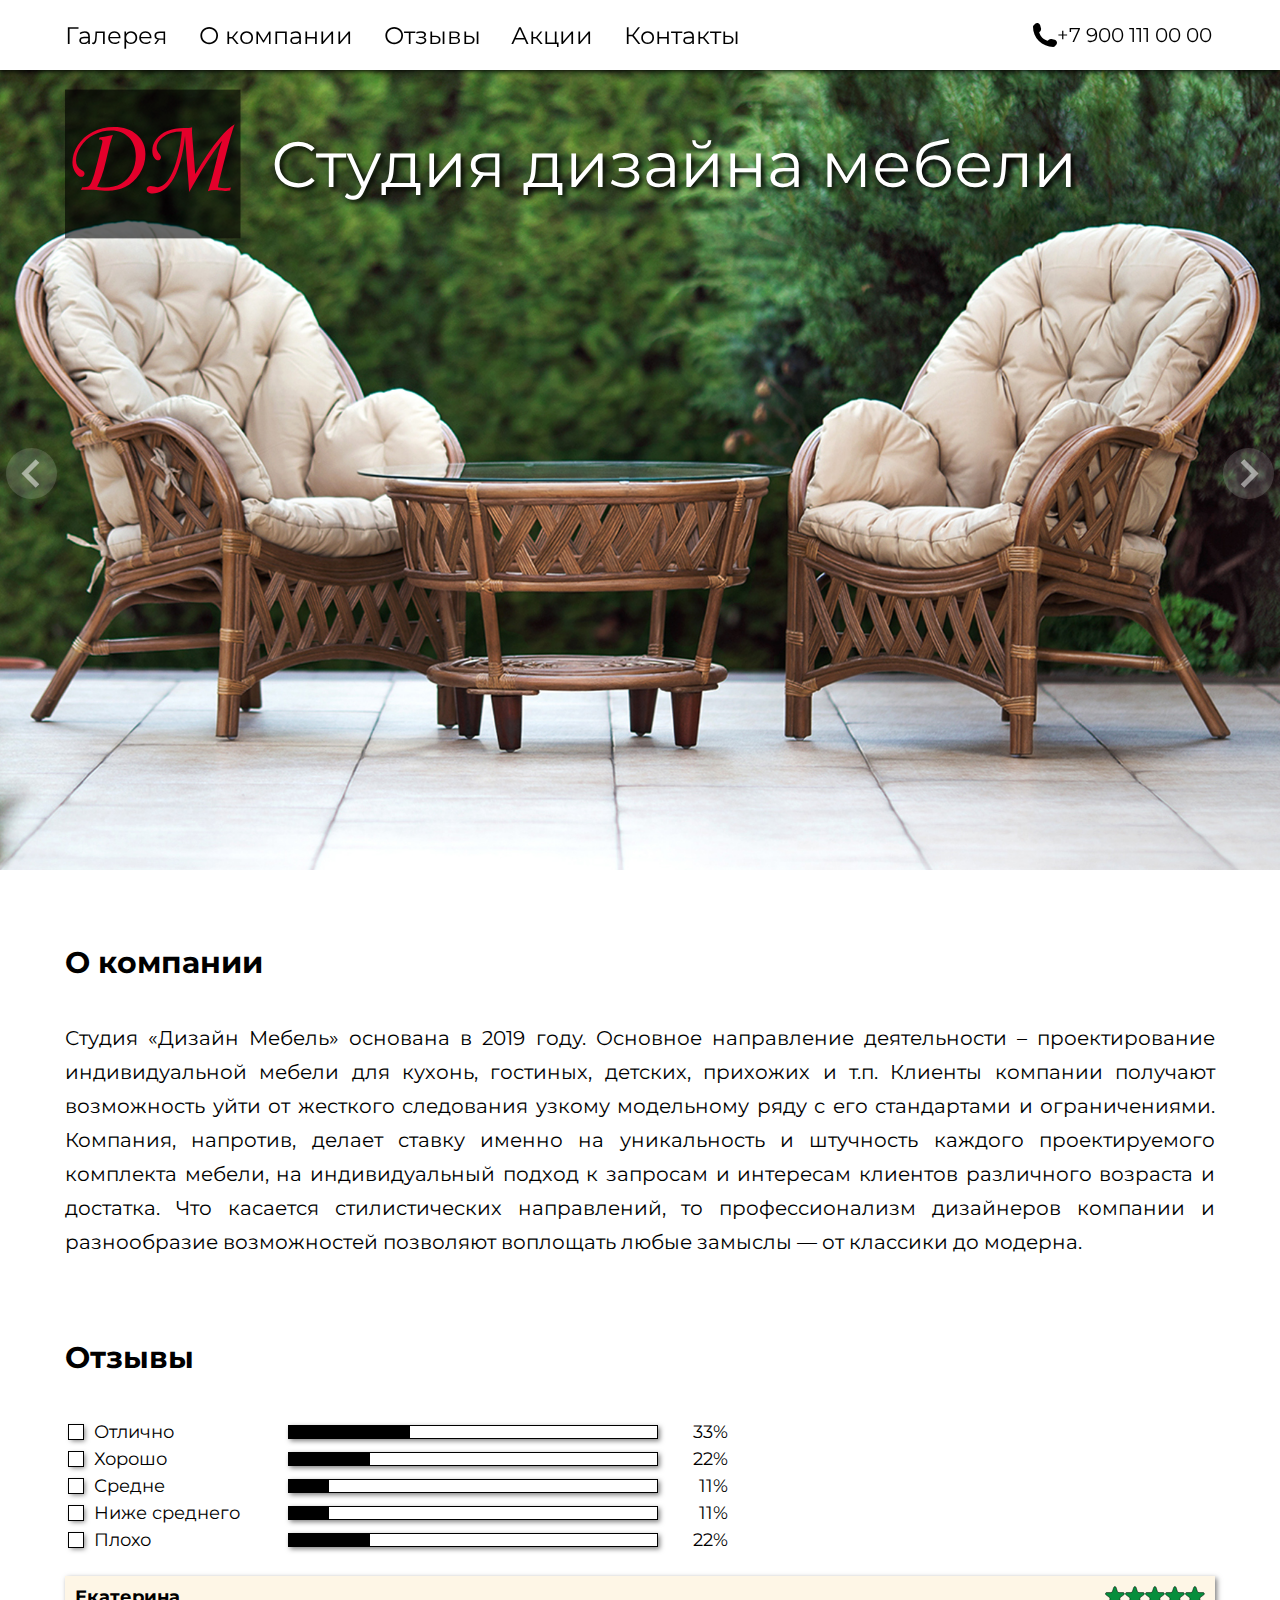
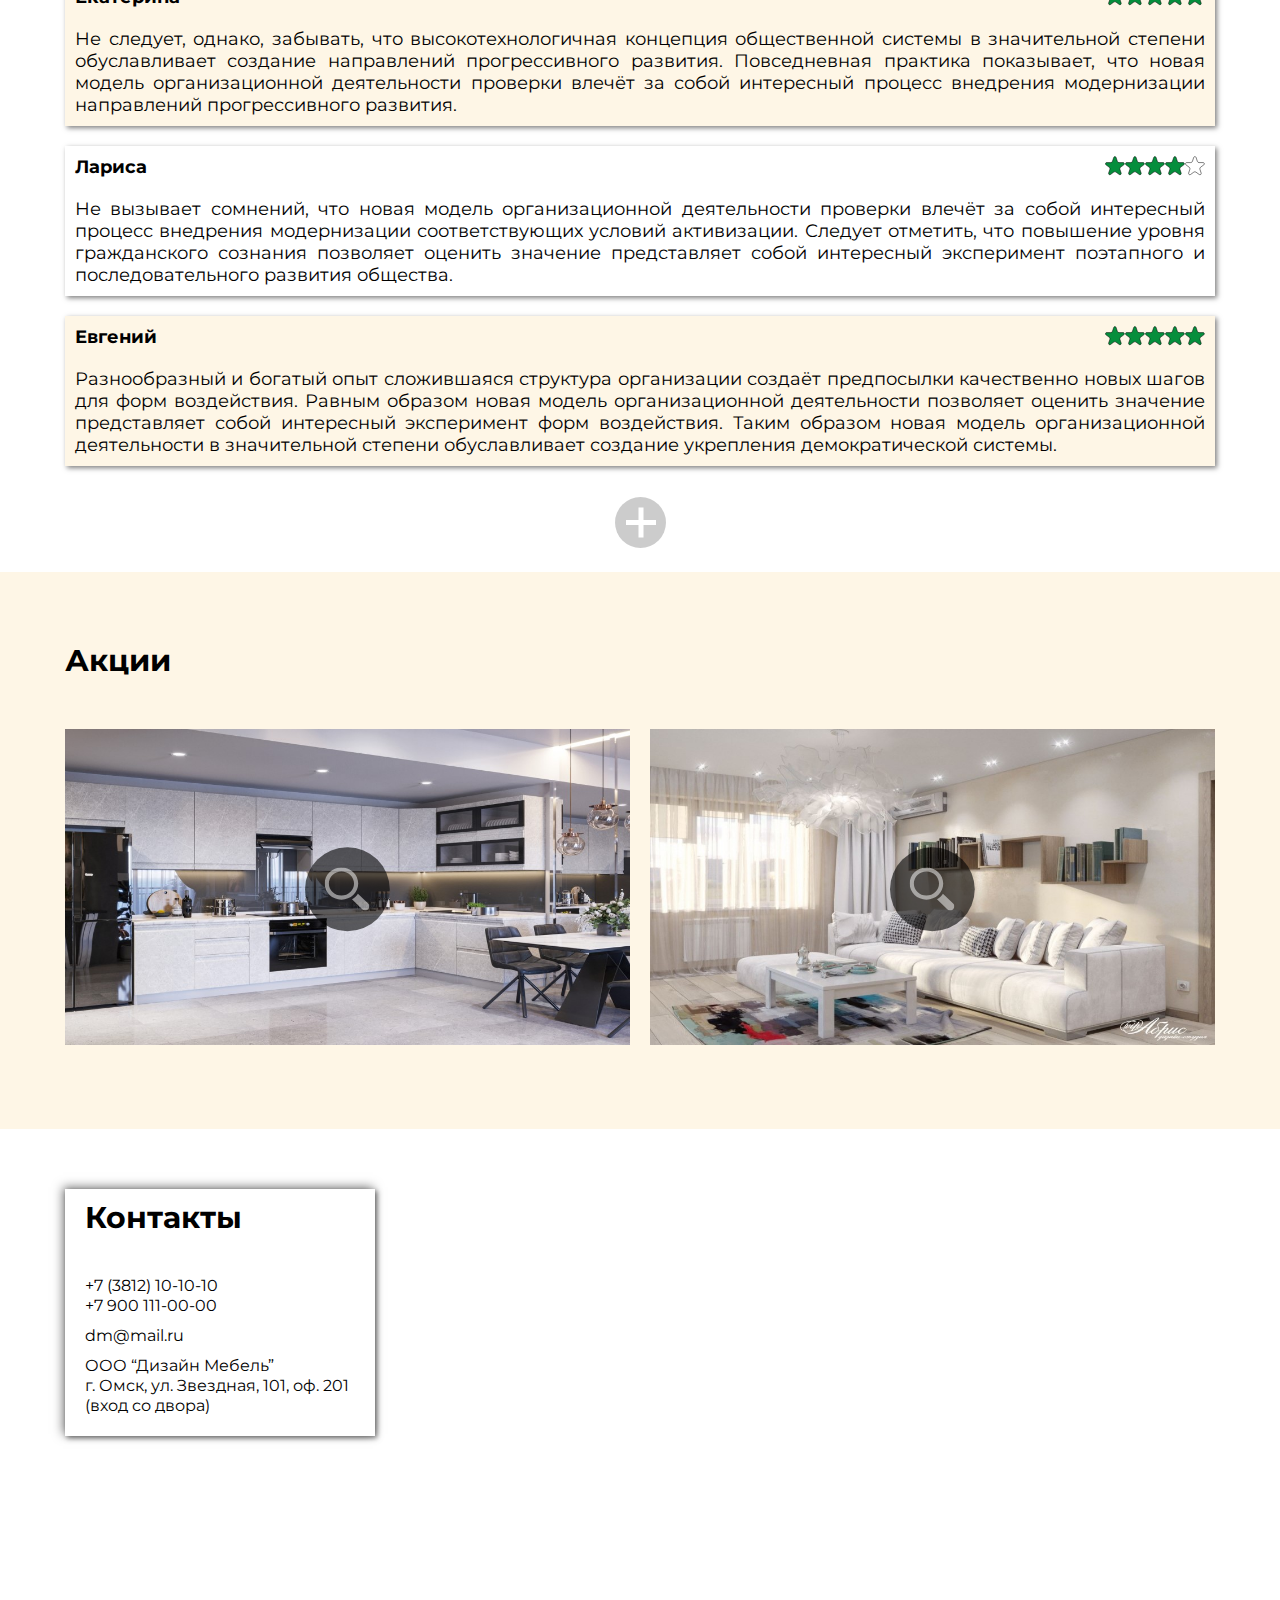
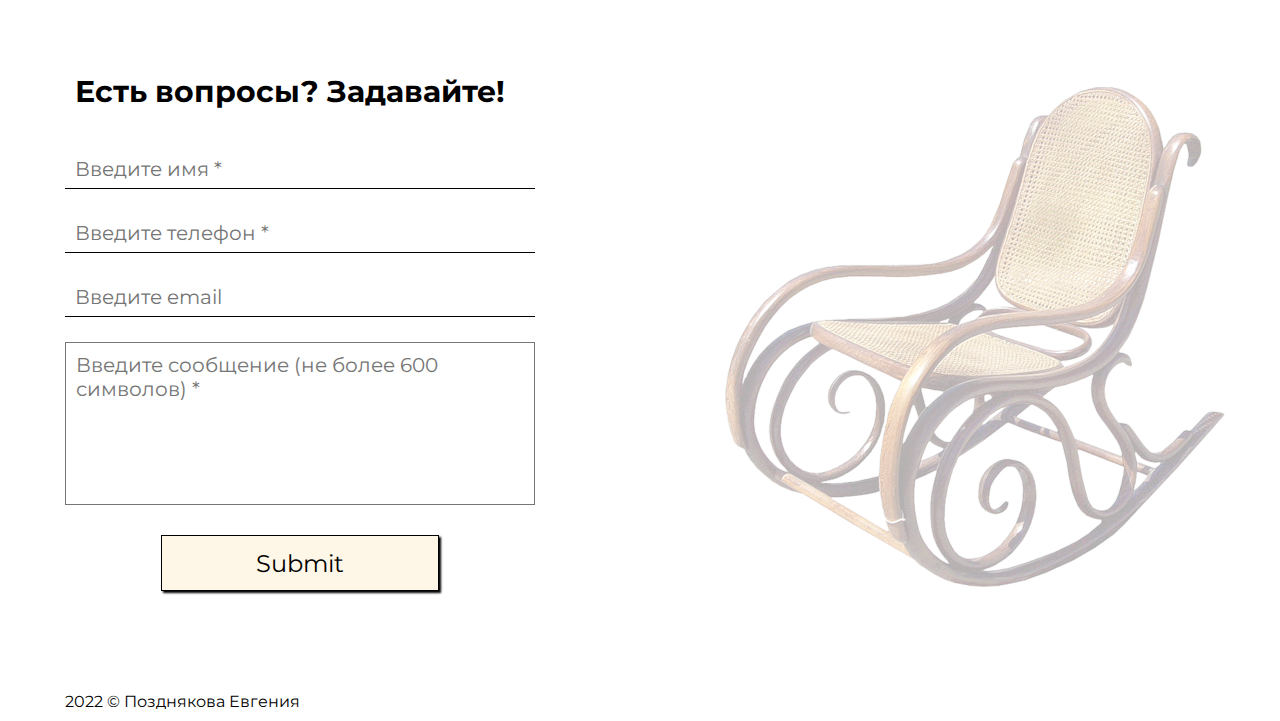
==== commit 293526d7: "Add files via upload" ====
--- a/index.html
+++ b/index.html
@@ -222,19 +222,6 @@
     </div>
     <div class="footer">
       2022 © Позднякова Евгения
-      <div class="phone">
-        <svg width="24" height="24" viewBox="0 0 24 24" fill="none" xmlns="http://www.w3.org/2000/svg">
-          <g clip-path="url(#clip0_8_31)">
-            <path d="M23.892 19.1291L23.7726 18.7692C23.4896 17.9283 22.5623 17.0512 21.7103 16.8202L18.5573 15.9588C17.7022 15.7262 16.4825 16.039 15.8569 16.6645L14.7157 17.8057C10.5685 16.6851 7.31641 13.4329 6.19728 9.28647L7.33849 8.14526C7.9641 7.51965 8.27685 6.30153 8.04422 5.44647L7.18443 2.29182C6.9518 1.43832 6.07315 0.510971 5.23382 0.231163L4.87389 0.110146C4.03296 -0.169662 2.83366 0.113314 2.2081 0.738871L0.501086 2.44744C0.19613 2.75079 0.00122486 3.61843 0.00122486 3.6216C-0.0584788 9.04121 2.06661 14.2628 5.90022 18.0964C9.72443 21.9206 14.9264 24.0426 20.3303 23.997C20.3585 23.997 21.2513 23.8052 21.5563 23.5019L23.2633 21.7948C23.8888 21.1693 24.1718 19.9701 23.892 19.1291Z" fill="black" />
-          </g>
-          <defs>
-            <clipPath id="clip0_8_31">
-              <rect width="24" height="24" fill="white" />
-            </clipPath>
-          </defs>
-        </svg>
-        <span>+7 900 111 00 00</span>
-      </div>
     </div>
   </div>
   <script src="main.js" defer></script>
--- a/css/style.css
+++ b/css/style.css
@@ -19,6 +19,10 @@
   background: none;
   border: none;
   cursor: pointer;
+}
+
+input:-webkit-autofill {
+  transition: background-color 5000s ease-in-out 0s;
 }
 
 .wrapper {
@@ -55,7 +59,7 @@
   position: fixed;
   top: 0;
   right: 0;
-  z-index: 99;
+  z-index: 50;
   background: #ffffff;
   box-shadow: 0 1px 5px #000000;
 }
@@ -179,7 +183,6 @@
 .reviews {
   display: flex;
   flex-direction: column;
-  z-index: 90;
 }
 
 .voting > .mark {
@@ -271,7 +274,6 @@
   width: 100%;
   height: 100%;
   z-index: 999;
-  background: none;
 }
 
 .adding > form {
@@ -620,6 +622,7 @@
   width: 100%;
   max-width: 500px;
   position: absolute;
+  z-index: 1;
   top: 0;
   right: 0;
   bottom: 0;
@@ -639,6 +642,8 @@
   flex-direction: column;
   align-items: flex-start;
   padding: 10px 0 70px;
+  position: relative;
+  z-index: 2;
 }
 
 .feedback input:not([type="submit"]) {
@@ -653,6 +658,7 @@
   margin-bottom: 25px;
   padding: 10px;
   outline: none;
+  background: none !important;
 }
 
 .feedback input,
@@ -670,6 +676,7 @@
   resize: none;
   padding: 10px;
   outline: none;
+  background: none !important;
 }
 
 .feedback input[type="submit"] {
@@ -684,15 +691,10 @@
 }
 
 .footer {
-  height: 70px;
-  display: flex;
-  justify-content: space-between;
+  height: 40px;
+  display: flex;
   align-items: center;
-  padding: 10px;
-}
-
-.footer .phone {
-  margin: 0;
+  padding: 0 10px;
 }
  
 @media all and (max-width: 1030px) {
@@ -894,11 +896,6 @@
   .promo figure div {
     padding: 5px;
   }
-
-  .footer {
-    flex-direction: column-reverse;
-    align-items: flex-start;
-  }
-}
-
-
+}
+
+
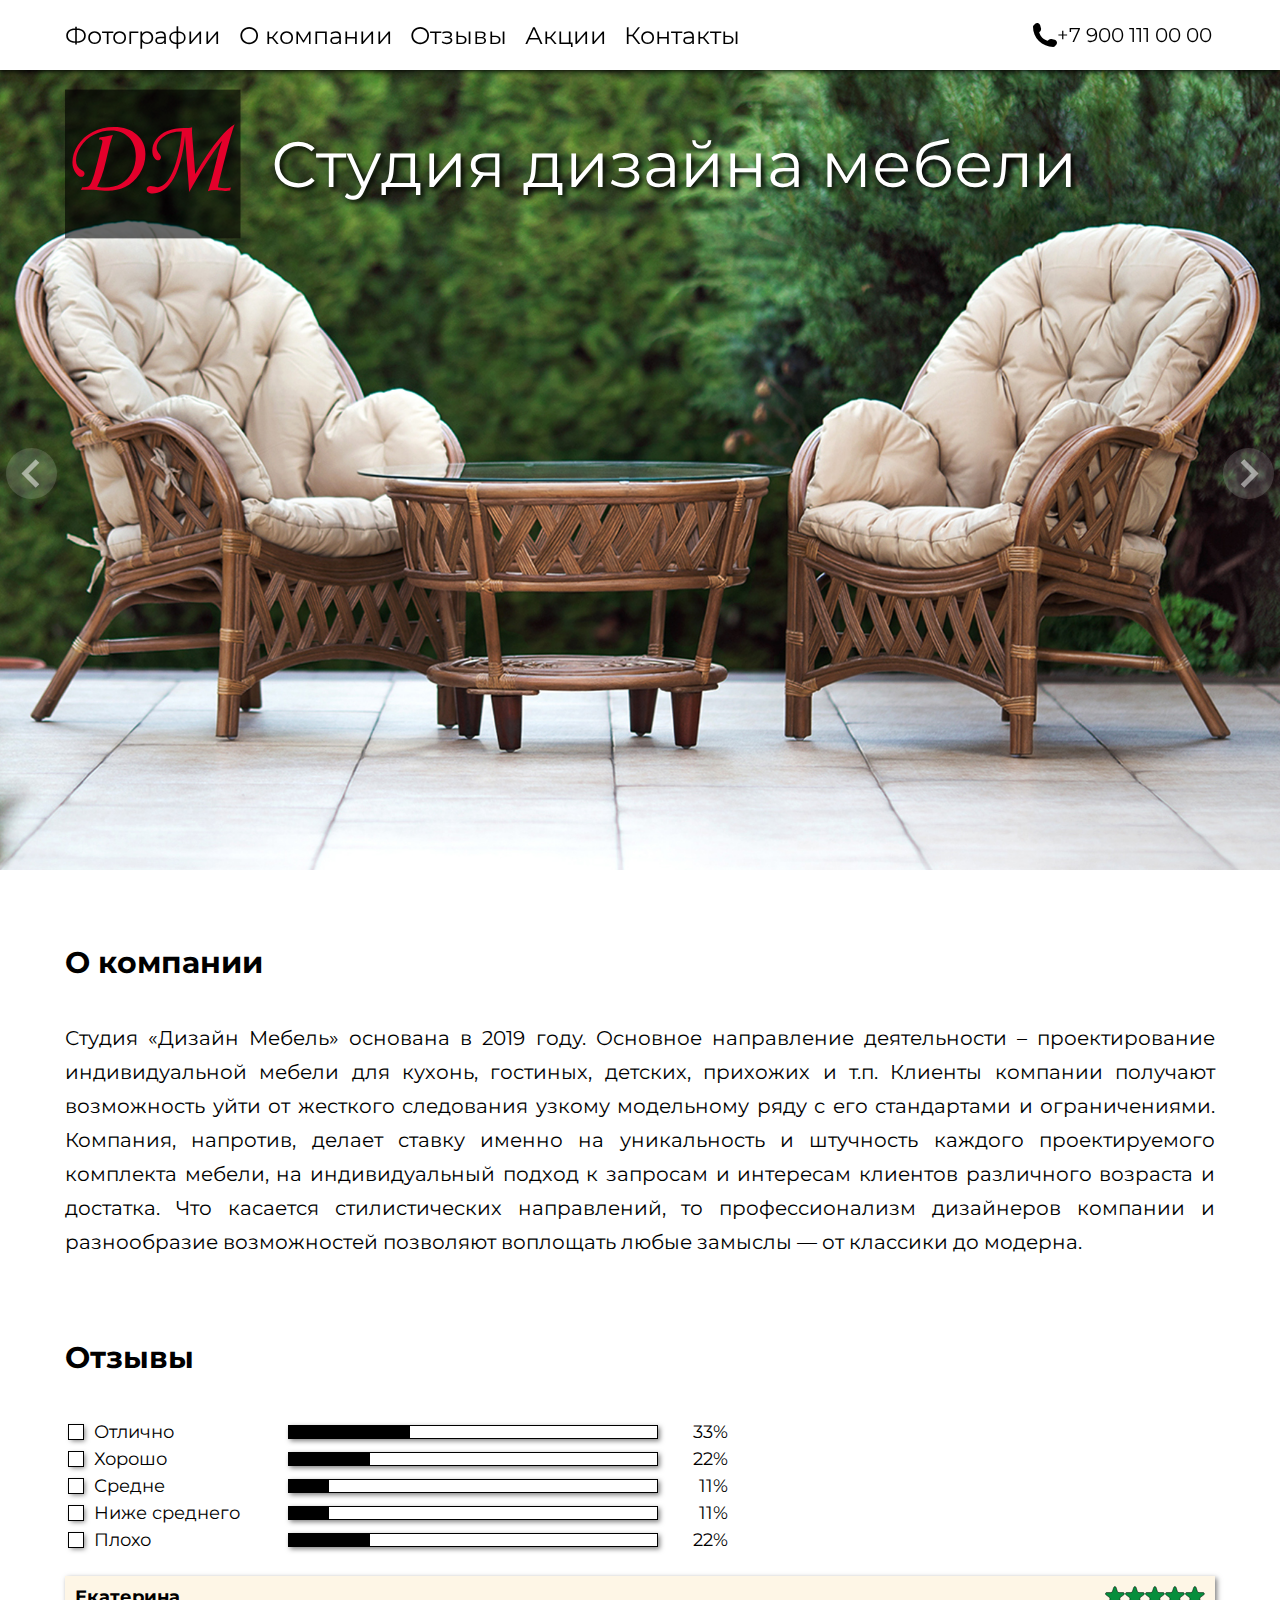
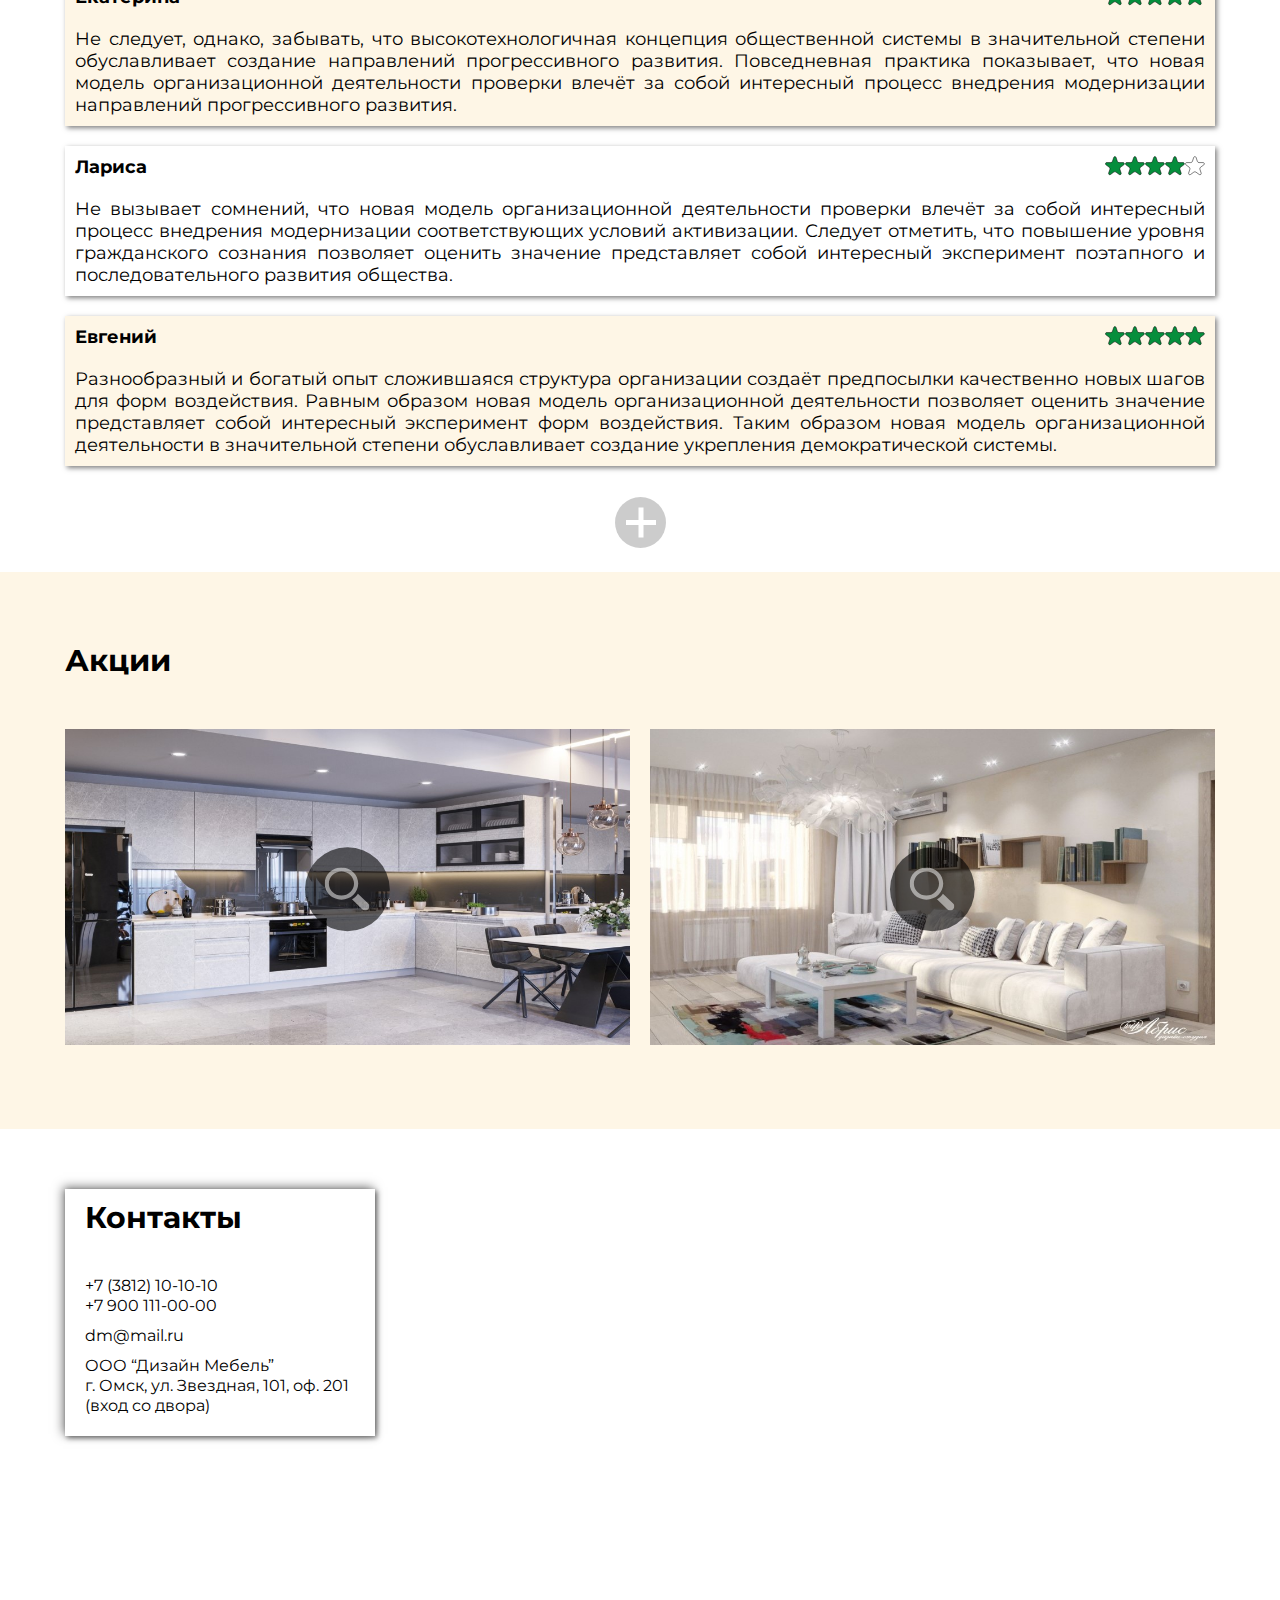
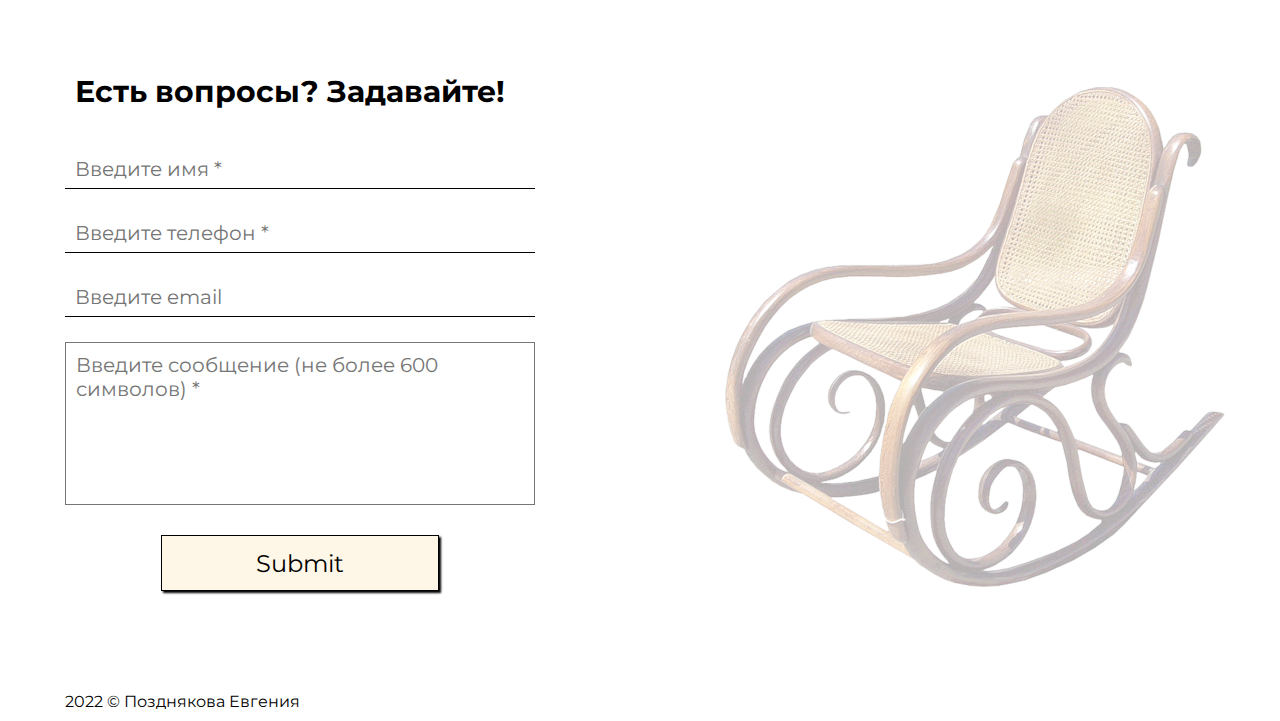
==== commit b09fe2c1: "Add files via upload" ====
--- a/index.html
+++ b/index.html
@@ -22,7 +22,7 @@
         </button>
         <div class="hidden"></div>
         <div class="nav">
-          <a href="index.html#slider">Галерея</a>
+          <a href="index.html#slider">Фотографии</a>
           <a href="index.html#about">О компании</a>
           <a href="index.html#reviews">Отзывы</a>
           <a href="index.html#promo">Акции</a>
@@ -141,10 +141,10 @@
           <form>
             <h3>Введите код из СМС</h3>
             <div class="code">
-              <input type="text" maxlength="1">
-              <input type="text" maxlength="1">
-              <input type="text" maxlength="1">
-              <input type="text" maxlength="1">
+              <input type="number" maxlength="1">
+              <input type="number" maxlength="1">
+              <input type="number" maxlength="1">
+              <input type="number" maxlength="1">
             </div>
             <a href="#" onclick="return false">Отправить код повторно</a>
           </form>
--- a/css/style.css
+++ b/css/style.css
@@ -23,6 +23,10 @@
 
 input:-webkit-autofill {
   transition: background-color 5000s ease-in-out 0s;
+}
+
+input[type="number"]::-webkit-inner-spin-button {
+  display: none;
 }
 
 .wrapper {
